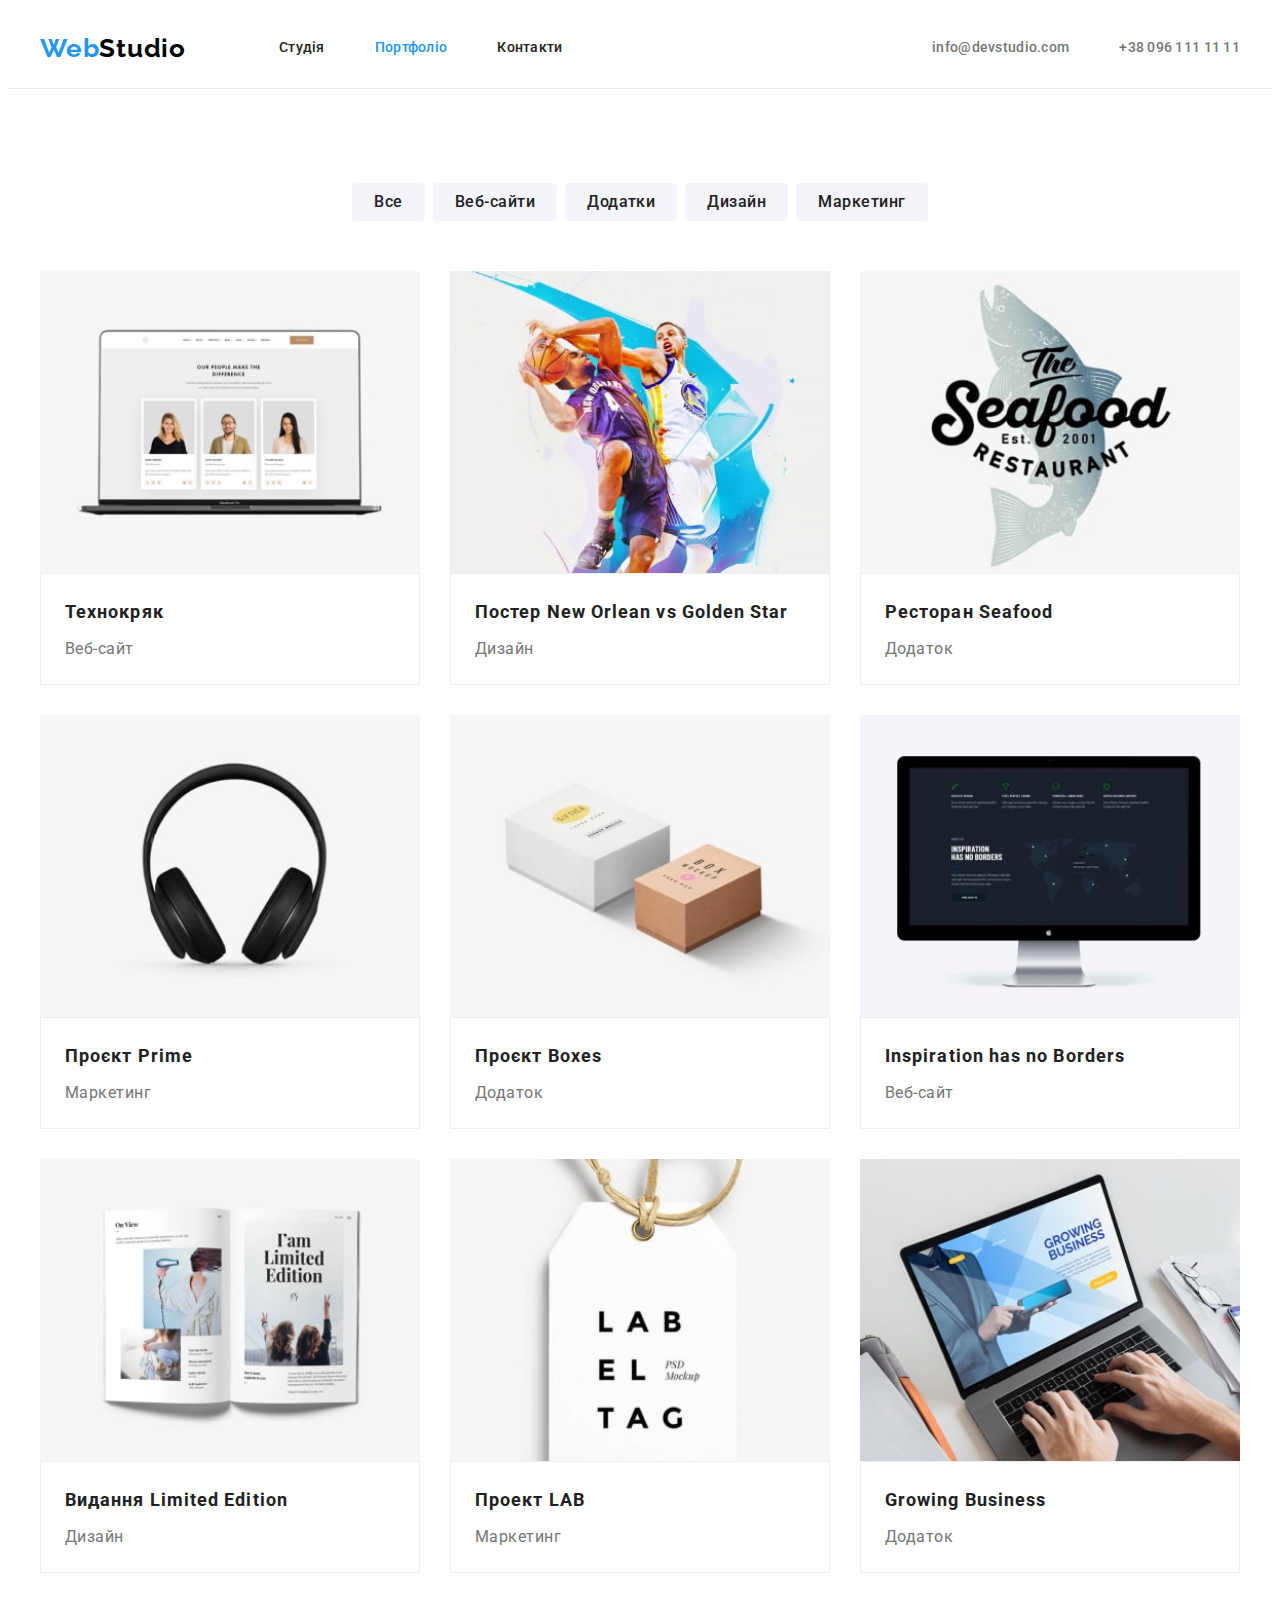
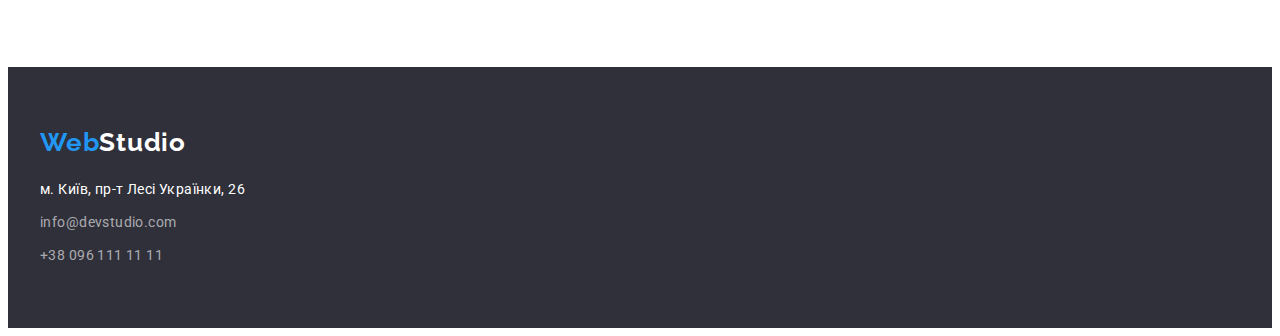
==== portfolio.html @ c1926016 "add project" ====
<!DOCTYPE html>
<html lang="uk">
  <head>
    <meta charset="UTF-8" />
    <meta http-equiv="X-UA-Compatible" content="IE=edge" />
    <meta name="viewport" content="width=device-width, initial-scale=1.0" />
    <title>Document</title>
    <link rel="preconnect" href="https://fonts.googleapis.com" />
    <link rel="preconnect" href="https://fonts.gstatic.com" crossorigin />
    <link
      href="https://fonts.googleapis.com/css2?family=Raleway:wght@700&family=Roboto:wght@400;500;700;900&display=swap"
      rel="stylesheet"
    />
    <link
      rel="stylesheet"
      href="https://cdnjs.cloudflare.com/ajax/libs/modern-normalize/1.1.0/modern-normalize.min.css"
      integrity="sha512-wpPYUAdjBVSE4KJnH1VR1HeZfpl1ub8YT/NKx4PuQ5NmX2tKuGu6U/JRp5y+Y8XG2tV+wKQpNHVUX03MfMFn9Q=="
      crossorigin="anonymous"
      referrerpolicy="no-referrer"
    />
    <link rel="stylesheet" href="./css/styles.css" />
  </head>
  <body>
    <!-- Шпка сторінки -->
    <header class="heder">
      <!-- menu -->
      <div class="conteiner header-conteiner">
        <nav class="heder-nav">
          <a href="./index.html" lang="en" class="color-logo logo link"
            >Web<span class="heder-logo logo">Studio</span></a
          >
          <ul class="heder-list list">
            <li class="heder-item">
              <a href="./index.html" class="heder-link link">Студія</a>
            </li>
            <li class="heder-item">
              <a href="" class="heder-link heder-portfolio link">Портфоліо</a>
            </li>
            <li class="heder-item">
              <a href="" class="heder-link link">Контакти</a>
            </li>
          </ul>
        </nav>
        <ul class="heder-list list">
          <li>
            <a href="mailto:info@devstudio.com" class="heder-email link">info@devstudio.com</a>
          </li>
          <li>
            <a href="tel:+380961111111" class="heder-tel link">+38 096 111 11 11</a>
          </li>
        </ul>
      </div>
    </header>
    <!-- Унікальний контент сторінки -->
    <main>
      <!-------------------------------------- portfolio batom------- -->
      <section class="batton-portfolio section">
        <div class="conteiner">
          <h2 class="visually-hidden">Види портфоліо</h2>
          <ul class="batton-list list">
            <li class="batton-item">
              <button type="button" class="portfolio-btn">Все</button>
            </li>
            <li class="batton-item">
              <button type="button" class="portfolio-btn">Веб-сайти</button>
            </li>
            <li class="batton-item">
              <button type="button" class="portfolio-btn">Додатки</button>
            </li>
            <li class="batton-item">
              <button type="button" class="portfolio-btn">Дизайн</button>
            </li>
            <li class="batton-item">
              <button type="button" class="portfolio-btn">Маркетинг</button>
            </li>
          </ul>
          <!----------------------------portfolio img------------------------------->
          <h2 class="visually-hidden">Портфоліо</h2>
          <ul class="portfolio-list list">
            <li class="portfolio-item">
              <a href="" class="link"
                ><img
                  src="./images/img-portfolio-1-min.jpg"
                  alt="laptop"
                  width="370"
                  height="294"
                  class="img"
                />
                <div class="portfolio-text">
                  <h3 class="portfolio-title">Технокряк</h3>
                  <p class="portfolio-after-title">Веб-сайт</p>
                </div>
              </a>
            </li>
            <li class="portfolio-item">
              <a href="" class="link"
                ><img
                  src="./images/img-portfolio-2-min.jpg"
                  alt="sportsman"
                  width="370"
                  height="294"
                  class="img"
                />
                <div class="portfolio-text">
                  <h3 class="portfolio-title">Постер New Orlean vs Golden Star</h3>
                  <p class="portfolio-after-title">Дизайн</p>
                </div>
              </a>
            </li>
            <li class="portfolio-item">
              <a href="" class="link">
                <img
                  src="./images/img-portfolio-3-min.jpg"
                  alt="fish"
                  width="370"
                  height="294"
                  class="img"
                />
                <div class="portfolio-text">
                  <h3 class="portfolio-title">Ресторан Seafood</h3>
                  <p class="portfolio-after-title">Додаток</p>
                </div>
              </a>
            </li>
            <li class="portfolio-item">
              <a href="" class="link">
                <img
                  src="./images/img-portfolio-4-min.jpg"
                  alt="headphone"
                  width="370"
                  height="294"
                  class="img"
                />
                <div class="portfolio-text">
                  <h3 class="portfolio-title">Проєкт Prime</h3>
                  <p class="portfolio-after-title">Маркетинг</p>
                </div>
              </a>
            </li>
            <li class="portfolio-item">
              <a href="" class="link"
                ><img
                  src="./images/img-portfolio-5-min.jpg"
                  alt="boxes"
                  width="370"
                  height="294"
                  class="img"
                />
                <div class="portfolio-text">
                  <h3 class="portfolio-title">Проєкт Boxes</h3>
                  <p class="portfolio-after-title">Додаток</p>
                </div>
              </a>
            </li>
            <li class="portfolio-item">
              <a href="" class="link"
                ><img
                  src="./images/img-portfolio-6-min.jpg"
                  alt="monitor"
                  width="370"
                  height="294"
                  class="img"
                />
                <div class="portfolio-text">
                  <h3 class="portfolio-title">Inspiration has no Borders</h3>
                  <p class="portfolio-after-title">Веб-сайт</p>
                </div>
              </a>
            </li>
            <li class="portfolio-item">
              <a href="" class="link"
                ><img
                  src="./images/img-portfolio-7-min.jpg"
                  alt="magazine"
                  width="370"
                  height="294"
                  class="img"
                />
                <div class="portfolio-text">
                  <h3 class="portfolio-title">Видання Limited Edition</h3>
                  <p class="portfolio-after-title">Дизайн</p>
                </div>
              </a>
            </li>
            <li class="portfolio-item">
              <a href="" class="link"
                ><img
                  src="./images/img-portfolio-8-min.jpg"
                  alt="label"
                  width="370"
                  height="294"
                  class="img"
                />
                <div class="portfolio-text">
                  <h3 class="portfolio-title">Проект LAB</h3>
                  <p class="portfolio-after-title">Маркетинг</p>
                </div>
              </a>
            </li>
            <li class="portfolio-item">
              <a href="" class="link"
                ><img
                  src="./images/img-portfolio-9-min.jpg"
                  alt="working laptop"
                  width="370"
                  height="294"
                  class="img"
                />
                <div class="portfolio-text">
                  <h3 class="portfolio-title">Growing Business</h3>
                  <p class="portfolio-after-title">Додаток</p>
                </div>
              </a>
            </li>
          </ul>
        </div>
      </section>
    </main>
    <!-- Підвал сторінки -->
    <footer class="footer">
      <!---------------------------------------------footer -->
      <div class="conteiner">
        <a href="./index.html" lang="en" class="color-logo logo link"
          >Web<span class="footer-logo logo">Studio</span></a
        >
        <address class="address">
          <ul class="footer-list list">
            <li class="footer-item">
              <a
                href="https://goo.gl/maps/eV7K1DGfb44Niiet6"
                target="_blank"
                rel="noopener noreferrer"
                class="footer-address link"
                >м. Київ, пр-т Лесі Українки, 26</a
              >
            </li>
            <li class="footer-item">
              <a href="malto:info@devstudio.com" class="footer-email link">info@devstudio.com</a>
            </li>
            <li class="footer-item">
              <a href="tel:+380961111111" class="footer-tel link">+38 096 111 11 11</a>
            </li>
          </ul>
        </address>
      </div>
    </footer>
  </body>
</html>
---- css/styles.css ----
:root {
  --head-color: #212121; /*колір заголовків і навігації*/
  --text-color: #757575; /*колір вторинного тексту*/
  --accent-color: #2196f3; /*колір акцентів, частини логотипу, фону кнопок*/
  --background-color: #2f303a; /*головний колір підкладки*/
  --main-light-color: #ffffff; /*білий колір*/
  --main-dark-color: #000000; /*чорний колір*/
  --secondary-bgr-color: #f5f4fa; /*другорядний колір підкладки*/
  --border-color: #eeeeee; /*колір рамок на картинках*/
  --secondary-border-color: #ececec; /*другорядний колір рамки*/
  --block-margin: 30px; /*стандартні відступи між блоками*/
  --section-margin: 94px; /*стандартні відступи між секціями*/
}

p,
h1,
h2,
h3,
h4,
h5,
h6 {
  margin: 0;
}

ul {
  margin: 0;
  padding-left: 0;
}

body {
  font-family: 'Roboto', sans-serif;
  color: var(--head-color);
}

.address {
  font-style: normal;
}

.list {
  list-style: none;
  padding: 0;
  margin: 0;
}

.link {
  text-decoration: none;
  display: block;
}

.conteiner {
  width: 1200px;
  padding-left: 15px;
  padding-right: 15px;
  margin: 0 auto;
}

.section {
  padding-top: 94px;
  padding-bottom: 94px;
}

/*------------------------------------------- heder ------*/

.header-conteiner {
  display: flex;
  align-items: center;
}

.heder-nav {
  display: flex;
}

.heder-list {
  display: flex;
  margin-left: auto;
  column-gap: 50px;
}

/*.heder-item:not(:last-child) {
margin-right: 50px;
}*/

.heder {
  background-color: var(--main-light-color);
  border-bottom: 1px solid var(--secondary-border-color);
}

.logo {
  font-family: 'Raleway';
  font-weight: 700;
  font-size: 26px;
  line-height: 1.19; /* identical to box height */
  letter-spacing: 0.03em;
}

.color-logo {
  color: var(--accent-color);
  display: flex;
  align-items: center;
  margin-right: 93px;
}

.heder-logo {
  color: var(--main-dark-color);
}

.heder-link:hover,
.heder-link:focus {
  color: var(--accent-color);
}

.heder-email:hover,
.heder-email:focus {
  color: var(--accent-color);
}

.heder-tel:hover,
.heder-tel:focus {
  color: var(--accent-color);
}

a.heder-studia,
a.heder-portfolio {
  color: var(--accent-color);
}

.heder-link {
  font-weight: 500;
  font-size: 14px;
  line-height: 1.14;
  letter-spacing: 0.02em;
  color: var(--head-color);
  padding: 32px 0;
}

.heder-email,
.heder-tel {
  font-weight: 500;
  font-size: 14px;
  line-height: 1.14;
  letter-spacing: 0.02em;
  color: var(--text-color);
}

.nav {
  align-items: center;
}

/*----- Унікальний контент сторінки -----*/
/*----------------------------------------------- hero -----*/
.section-hero {
  background-color: var(--background-color);
  padding: 200px 0;
  text-align: center;
}

.hero-title {
  font-weight: 900;
  font-size: 44px;
  line-height: 1.36; /* or 136% */
  text-align: center;
  letter-spacing: 0.06em;
  text-transform: uppercase;
  color: var(--main-light-color);
  margin-left: auto;
  margin-right: auto;
  max-width: 696px;
  margin-bottom: 30px;
}

.hero-btn {
  padding: 10px 32px;
  border-radius: 4px;
  display: block;

  font-family: inherit;
  font-weight: 700;
  font-size: 16px;
  line-height: 1.89; /* identical to box height, or 188% */

  align-items: center;
  text-align: center;
  letter-spacing: 0.06em;
  color: var(--main-light-color);
  background-color: #2196f3;
  min-width: 216px;

  border: transparent;
  cursor: pointer;
  margin: 0px auto;
}

.hero-btn:hover,
.hero-btn:focus {
  background-color: #188ce8;
}

/*-------------------------------------------- benefits ------------*/

.benefits-list {
  display: flex;
  margin-left: auto;
  column-gap: 30px;
}

.benefits-item {
  width: 270px;
}

.img {
  display: block;
  min-width: 100%;
  height: auto;
}

/*-прихований заголовок-*/
.visually-hidden {
  position: absolute;
  white-space: nowrap;
  width: 1px;
  height: 1px;
  overflow: hidden;
  border: 0;
  padding: 0;
  clip: rect(0 0 0 0);
  clip-path: inset(50%);
  margin: -1px;
}

.benefits-title {
  font-weight: 700;
  font-size: 14px;
  line-height: 1.14;
  letter-spacing: 0.03em;
  text-transform: uppercase;
  margin-bottom: 10px;
}

.benefits-after-title {
  font-size: 14px;
  line-height: 1.71;
  letter-spacing: 0.03em;
  color: var(--text-color);
}

/*--------------------------------------------- aktiviti -----------------*/

.aktiviti-list {
  display: flex;
  margin-left: auto;
  column-gap: 30px;
}

.aktiviti-item {
  width: calc((100% - 90px) / 4 );
}

.aktiviti-title {
  font-weight: 700;
  font-size: 36px;
  line-height: 1.17;
  text-align: center;
  letter-spacing: 0.03em;
  margin-bottom: 50px;
}

.section-aktiviti {
  padding-top: 0;
}

/*---------------------------------------------- team --------------------*/

.team-list {
  display: flex;
  margin-left: auto;
  column-gap: 30px;
}

.team-name {
  padding: 30px 10px 30px 10px;
}

.section-team {
  background-color: var(--secondary-bgr-color);
}
.team-title {
  font-weight: 700;
  font-size: 36px;
  line-height: 1.17;
  text-align: center;
  letter-spacing: 0.03em;
  margin-bottom: 50px;
}

.team-people {
  font-weight: 500;
  font-size: 16px;
  line-height: 1.9; /* identical to box height */
  text-align: center;
  letter-spacing: 0.03em;
  margin-bottom: 10px;
}
.team-specialist {
  font-size: 16px;
  line-height: 1.9; /* identical to box height */
  text-align: center;
  letter-spacing: 0.03em;
  color: var(--text-color);
}

.team-item {
  background-color: var(--main-light-color);
}

/*------------------------------------------------footer--------------------*/

.footer {
  background-color: var(--background-color);
  padding-top: 60px;
  padding-bottom: 60px;
}

.address {
  margin-top: 20px;
}

.footer-logo {
  color: #ffffff;
}

.footer-address:hover,
.footer-address:focus {
  color: var(--accent-color);
}

.footer-email:hover,
.footer-email:focus {
  color: var(--accent-color);
}

.footer-tel:hover,
.footer-tel:focus {
  color: var(--accent-color);
}

.footer-item {
  margin-bottom: 9px;
}

.footer-item:last-child {
  margin-bottom: 0px;
}

.footer-address {
  font-size: 14px;
  line-height: 1.71; /* or 171% */
  letter-spacing: 0.03em;
  color: var(--main-light-color);
}

.footer-email {
  font-weight: 400;
  font-size: 14px;
  line-height: 1.71; /* or 171% */
  letter-spacing: 0.03em;
  color: rgba(255, 255, 255, 0.6);
  margin-bottom: 9px;
}

.footer-tel {
  font-size: 14px;
  line-height: 1.71; /* or 171% */
  letter-spacing: 0.03em;
  color: rgba(255, 255, 255, 0.6);
}

/*-------------------portfolio--------------------*/

.portfolio-btn {
  padding: 6px 22px;
  border-radius: 4px;
  border: 0px;
  display: inline-block;

  font-family: inherit;
  font-weight: 500;
  font-size: 16px;
  line-height: 1.62; /* identical to box height, or 162% */
  text-align: center;
  letter-spacing: 0.03em;
  color: var(--head-color);
  background-color: var(--secondary-bgr-color);
}

.portfolio-btn:hover,
.portfolio-btn:focus {
  color: var(--main-light-color);
  background-color: var(--accent-color);
}

.portfolio-gallery {
  background-color: var(--secondary-bgr-color);
}

.portfolio-list {
  background-color: var(--main-light-color);

  display: flex;
  flex-wrap: wrap;
  gap: 30px;
}

.batton-list {
  display: flex;
  justify-content: center;
  margin-bottom: 50px;
  column-gap: 8px;
}

.portfolio-item {
  width: calc((100% - 60px) / 3 );
}

.portfolio-text {
  padding: 20px 24px;
  border-top: transparent;
  border: 1px solid #eeeeee;
}

.portfolio-title {
  font-weight: 700;
  font-size: 18px;
  line-height: 2; /* identical to box height, or 200% */
  letter-spacing: 0.06em;
  color: var(--head-color);
  margin-bottom: 4px;
}

.portfolio-after-title {
  font-size: 16px;
  line-height: 1.88; /* identical to box height, or 188% */
  letter-spacing: 0.03em;
  color: var(--text-color);
}

.visually-hidden {
  margin-bottom: 4px;
}
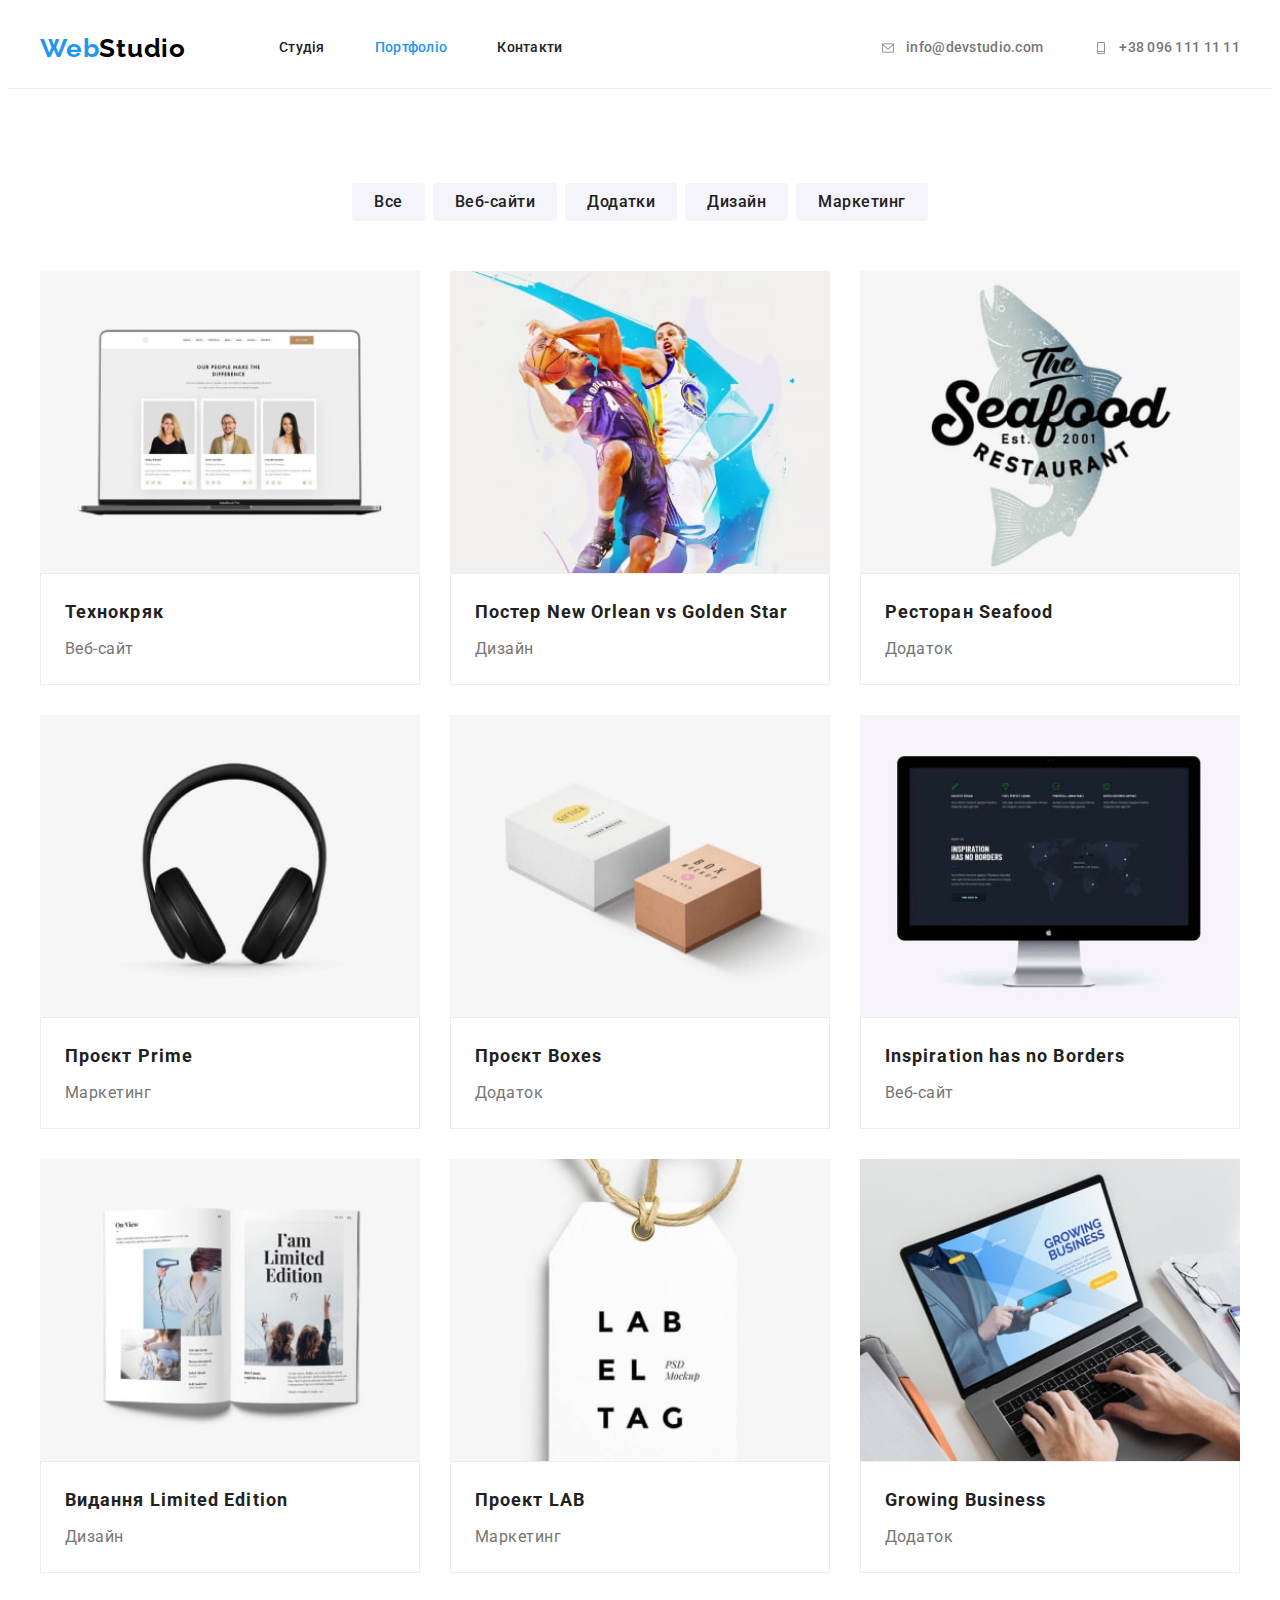
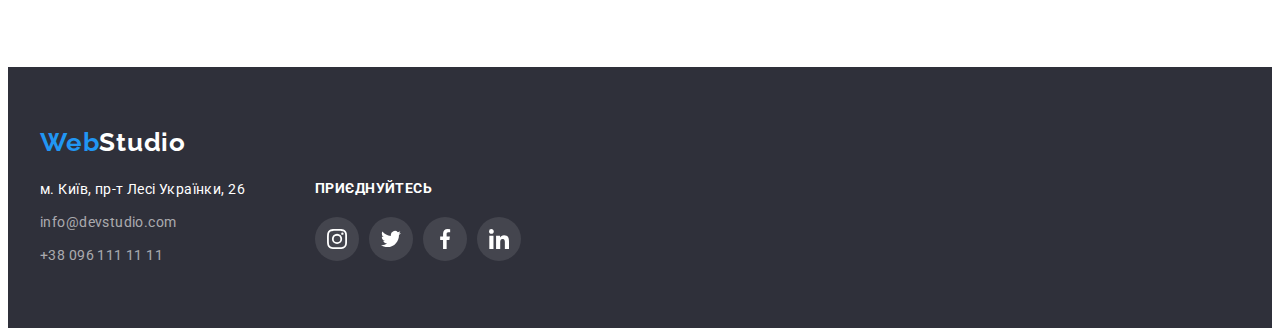
==== commit 0fb65bc9: "add portfolio" ====
--- a/portfolio.html
+++ b/portfolio.html
@@ -43,10 +43,20 @@
         </nav>
         <ul class="heder-list list">
           <li>
-            <a href="mailto:info@devstudio.com" class="heder-email link">info@devstudio.com</a>
+            <a href="mailto:info@devstudio.com" class="heder-email link">
+              <svg class="email-icon" width="16" height="12">
+                <use href="./images/icons.svg#icon-email"></use>
+              </svg>
+              info@devstudio.com
+            </a>
           </li>
           <li>
-            <a href="tel:+380961111111" class="heder-tel link">+38 096 111 11 11</a>
+            <a href="tel:+380961111111" class="heder-tel link"
+              ><svg class="tel-icon" width="16" height="12">
+                <use href="./images/icons.svg#icon-tel"></use>
+              </svg>
+              +38 096 111 11 11</a
+            >
           </li>
         </ul>
       </div>
@@ -235,12 +245,46 @@
               >
             </li>
             <li class="footer-item">
-              <a href="malto:info@devstudio.com" class="footer-email link">info@devstudio.com</a>
+              <a href="malto:info@devstudio.com" class="footer-email link"
+                >info@devstudio.com</a
+              >
             </li>
             <li class="footer-item">
-              <a href="tel:+380961111111" class="footer-tel link">+38 096 111 11 11</a>
-            </li>
-          </ul>
+              <a href="tel:+380961111111" class="footer-tel link"
+                >+38 096 111 11 11</a
+              >
+            </li>
+          </ul>
+          <div class="footer-soc-div">
+            <strong class="footer-call">приєднуйтесь</strong>
+            <ul class="footer-soc-list list">
+              <li class="footer-soc-item">
+                <a href="" class="footer-soc-link link">
+                  <svg class="footer-soc-icon" width="20" height="20">
+                    <use href="./images/icons.svg#icon-instagram"></use>
+                  </svg>
+                </a>
+              </li>
+              <li class="footer-soc-item">
+                <a href="" class="footer-soc-link link"
+                  ><svg class="footer-soc-icon" width="20" height="20">
+                    <use href="./images/icons.svg#icon-twitter"></use></svg
+                ></a>
+              </li>
+              <li class="footer-soc-item">
+                <a href="" class="footer-soc-link link"
+                  ><svg class="footer-soc-icon" width="20" height="20">
+                    <use href="./images/icons.svg#icon-facebook"></use></svg
+                ></a>
+              </li>
+              <li class="footer-soc-item">
+                <a href="" class="footer-soc-link link"
+                  ><svg class="footer-soc-icon" width="20" height="20">
+                    <use href="./images/icons.svg#icon-linkedin"></use></svg
+                ></a>
+              </li>
+            </ul>
+          </div>
         </address>
       </div>
     </footer>
--- a/css/styles.css
+++ b/css/styles.css
@@ -10,6 +10,7 @@
   --secondary-border-color: #ececec; /*другорядний колір рамки*/
   --block-margin: 30px; /*стандартні відступи між блоками*/
   --section-margin: 94px; /*стандартні відступи між секціями*/
+  --svg-baza-color: #afb1b8; /* базовий колір svg елементів */
 }
 
 p,
@@ -28,7 +29,7 @@
 }
 
 body {
-  font-family: 'Roboto', sans-serif;
+  font-family: "Roboto", sans-serif;
   color: var(--head-color);
 }
 
@@ -86,7 +87,7 @@
 }
 
 .logo {
-  font-family: 'Raleway';
+  font-family: "Raleway";
   font-weight: 700;
   font-size: 26px;
   line-height: 1.19; /* identical to box height */
@@ -140,7 +141,28 @@
   line-height: 1.14;
   letter-spacing: 0.02em;
   color: var(--text-color);
-}
+  display: flex;
+  align-items: center;
+}
+
+.heder-email::before {
+  content: "";
+}
+
+.heder-tel::before {
+  content: "";
+}
+
+.email-icon,
+.tel-icon {
+  fill: currentColor;
+  align-items: center;
+  margin-right: 10px;
+}
+
+/* align-items: center;
+  justify-content: center;
+  align-content: center; */
 
 .nav {
   align-items: center;
@@ -149,9 +171,21 @@
 /*----- Унікальний контент сторінки -----*/
 /*----------------------------------------------- hero -----*/
 .section-hero {
-  background-color: var(--background-color);
+  background-color: #2f303a;
   padding: 200px 0;
   text-align: center;
+  min-width: 1600px;
+  height: 600px;
+  margin-left: auto;
+  margin-right: auto;
+  background-image: linear-gradient(
+      rgba(47, 48, 58, 0.4),
+      rgba(47, 48, 58, 0.4)
+    ),
+    url("../images/Img-hero.jpg");
+  background-repeat: no-repeat;
+  background-position: center;
+  background-size: cover;
 }
 
 .hero-title {
@@ -182,7 +216,7 @@
   text-align: center;
   letter-spacing: 0.06em;
   color: var(--main-light-color);
-  background-color: #2196f3;
+  background-color: var(--accent-color);
   min-width: 216px;
 
   border: transparent;
@@ -205,6 +239,17 @@
 
 .benefits-item {
   width: 270px;
+}
+
+.benefits-icons {
+  width: 270px;
+  height: 120px;
+  background-color: #f5f4fa;
+  border-radius: 4px;
+  margin-bottom: 30px;
+  display: flex;
+  align-items: center;
+  justify-content: center;
 }
 
 .img {
@@ -252,7 +297,7 @@
 }
 
 .aktiviti-item {
-  width: calc((100% - 90px) / 4 );
+  width: calc((100% - 90px) / 4);
 }
 
 .aktiviti-title {
@@ -306,10 +351,97 @@
   text-align: center;
   letter-spacing: 0.03em;
   color: var(--text-color);
+  margin-bottom: 16px;
 }
 
 .team-item {
   background-color: var(--main-light-color);
+  box-shadow: 0px 1px 3px rgba(0, 0, 0, 0.12), 0px 1px 1px rgba(0, 0, 0, 0.14),
+    0px 2px 1px rgba(0, 0, 0, 0.2);
+  border-radius: 0px 0px 4px 4px;
+}
+
+.team-soc {
+  display: flex;
+  justify-content: center;
+  gap: 10px;
+  margin-bottom: 30px;
+}
+
+.team-soc-link {
+  width: 44px;
+  height: 44px;
+  border-radius: 50%;
+  background-color: var(--main-light-color);
+  display: flex;
+  align-items: center;
+  justify-content: center;
+  color: var(--svg-baza-color);
+}
+
+.team-soc-icon {
+  fill: currentColor;
+}
+
+.team-soc-link:hover,
+.team-soc-link:focus {
+  background-color: var(--accent-color);
+  color: var(--main-light-color);
+}
+
+/* інший спосіб подвійного hover/focus */
+/* .team-soc-link:hover,
+.team-soc-link:focus {
+  background-color: #2196F3;
+}
+.team-soc-link:hover .team-soc-icon,
+.team-soc-link:focus .team-soc-icon {
+  fill: #FFFFFF;
+}
+.team-soc-icon {
+  fill: #AFB1B8;
+} */
+
+/* -----------------------------------customers-------------- */
+
+.customers-title {
+  font-weight: 700;
+  font-size: 36px;
+  line-height: 1.17;
+  text-align: center;
+  letter-spacing: 0.03em;
+  margin-bottom: 50px;
+}
+
+.customers-link {
+  width: 170px;
+  height: 92px;
+  background-color: transparent;
+  border: 1px solid var(--svg-baza-color);
+  border-radius: 4px;
+  display: flex;
+  align-items: center;
+  justify-content: center;
+  color: var(--svg-baza-color);
+}
+
+.icon-customers-logo {
+  fill: currentColor;
+}
+
+.customers-link:hover,
+.customers-link:focus {
+  border-color: var(--accent-color);
+  color: var(--accent-color);
+}
+
+.customers-list {
+  display: flex;
+  column-gap: 30px;
+}
+
+.customers-item {
+  width: calc((100% - 150px) / 6);
 }
 
 /*------------------------------------------------footer--------------------*/
@@ -325,7 +457,7 @@
 }
 
 .footer-logo {
-  color: #ffffff;
+  color: var(--main-light-color);
 }
 
 .footer-address:hover,
@@ -347,6 +479,10 @@
   margin-bottom: 9px;
 }
 
+.footer-list {
+  margin-right: 70px;
+}
+
 .footer-item:last-child {
   margin-bottom: 0px;
 }
@@ -372,6 +508,50 @@
   line-height: 1.71; /* or 171% */
   letter-spacing: 0.03em;
   color: rgba(255, 255, 255, 0.6);
+}
+
+.footer-call {
+  font-weight: 700;
+  font-size: 14px;
+  line-height: 1.14;
+  letter-spacing: 0.03em;
+  text-transform: uppercase;
+  color: #ffffff;
+}
+
+.footer-soc-list {
+  display: flex;
+  justify-content: center;
+  gap: 10px;
+  margin-top: 20px;
+}
+
+.footer-soc-link {
+  width: 44px;
+  height: 44px;
+  border-radius: 50%;
+  background-color: rgba(255, 255, 255, 0.1);
+  display: flex;
+  align-items: center;
+  justify-content: center;
+  color: var(--main-light-color);
+}
+
+.footer-soc-icon {
+  fill: currentColor;
+}
+
+.footer-soc-link:hover,
+.footer-soc-link:focus {
+  background-color: var(--accent-color);
+  color: var(--main-light-color);
+}
+
+.address {
+  display: flex;
+}
+
+.footer-soc-div {
 }
 
 /*-------------------portfolio--------------------*/
@@ -404,7 +584,6 @@
 
 .portfolio-list {
   background-color: var(--main-light-color);
-
   display: flex;
   flex-wrap: wrap;
   gap: 30px;
@@ -417,14 +596,26 @@
   column-gap: 8px;
 }
 
+.batton-item:hover,
+.batton-item:focus {
+  box-shadow: 0px 3px 1px rgba(0, 0, 0, 0.1), 0px 1px 2px rgba(0, 0, 0, 0.08),
+    0px 2px 2px rgba(0, 0, 0, 0.12);
+  border-radius: 4px;
+}
+
 .portfolio-item {
-  width: calc((100% - 60px) / 3 );
+  width: calc((100% - 60px) / 3);
+}
+
+.portfolio-item:hover {
+  box-shadow: 0px 1px 1px rgba(0, 0, 0, 0.12), 0px 4px 4px rgba(0, 0, 0, 0.06),
+    1px 4px 6px rgba(0, 0, 0, 0.16);
 }
 
 .portfolio-text {
   padding: 20px 24px;
   border-top: transparent;
-  border: 1px solid #eeeeee;
+  border: 1px solid var(--border-color);
 }
 
 .portfolio-title {
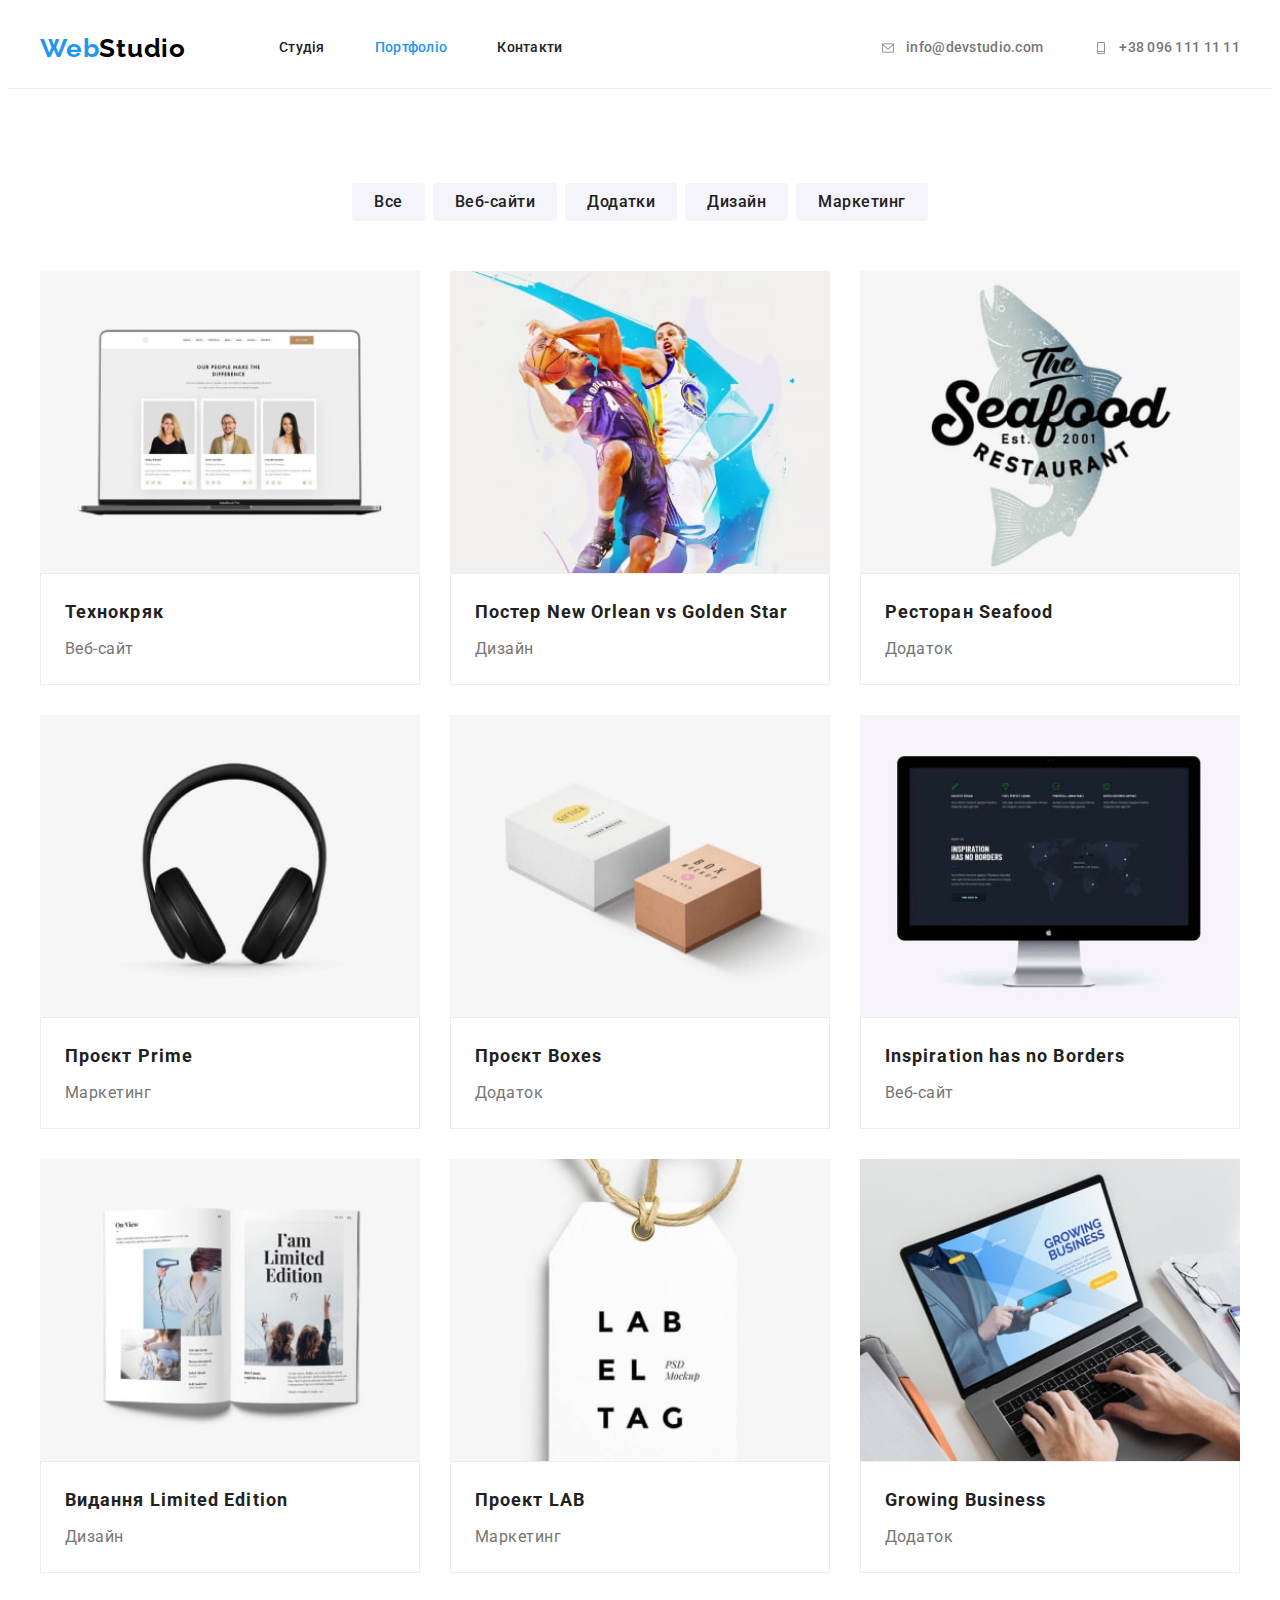
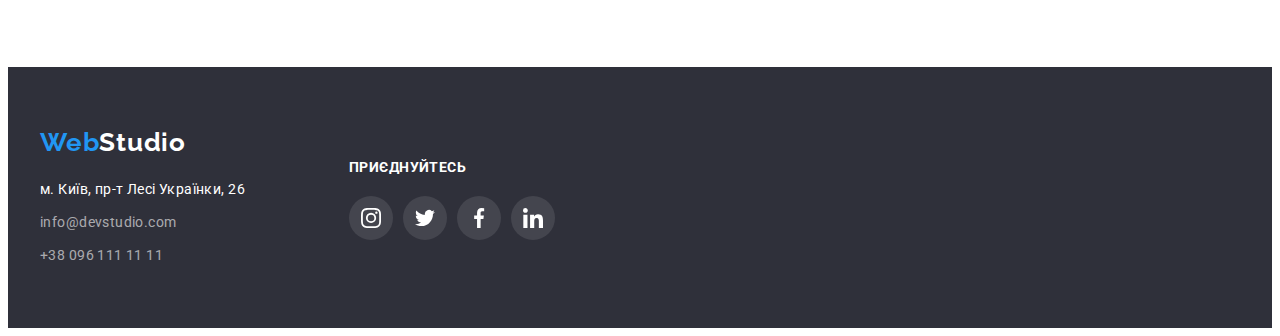
==== commit bd357109: "add edits2" ====
--- a/portfolio.html
+++ b/portfolio.html
@@ -88,7 +88,7 @@
           <h2 class="visually-hidden">Портфоліо</h2>
           <ul class="portfolio-list list">
             <li class="portfolio-item">
-              <a href="" class="link"
+              <a href="" class="portfolio-link link"
                 ><img
                   src="./images/img-portfolio-1-min.jpg"
                   alt="laptop"
@@ -103,7 +103,7 @@
               </a>
             </li>
             <li class="portfolio-item">
-              <a href="" class="link"
+              <a href="" class="portfolio-link link"
                 ><img
                   src="./images/img-portfolio-2-min.jpg"
                   alt="sportsman"
@@ -112,13 +112,15 @@
                   class="img"
                 />
                 <div class="portfolio-text">
-                  <h3 class="portfolio-title">Постер New Orlean vs Golden Star</h3>
+                  <h3 class="portfolio-title">
+                    Постер New Orlean vs Golden Star
+                  </h3>
                   <p class="portfolio-after-title">Дизайн</p>
                 </div>
               </a>
             </li>
             <li class="portfolio-item">
-              <a href="" class="link">
+              <a href="" class="portfolio-link link">
                 <img
                   src="./images/img-portfolio-3-min.jpg"
                   alt="fish"
@@ -133,7 +135,7 @@
               </a>
             </li>
             <li class="portfolio-item">
-              <a href="" class="link">
+              <a href="" class="portfolio-link link">
                 <img
                   src="./images/img-portfolio-4-min.jpg"
                   alt="headphone"
@@ -148,7 +150,7 @@
               </a>
             </li>
             <li class="portfolio-item">
-              <a href="" class="link"
+              <a href="" class="portfolio-link link"
                 ><img
                   src="./images/img-portfolio-5-min.jpg"
                   alt="boxes"
@@ -163,7 +165,7 @@
               </a>
             </li>
             <li class="portfolio-item">
-              <a href="" class="link"
+              <a href="" class="portfolio-link link"
                 ><img
                   src="./images/img-portfolio-6-min.jpg"
                   alt="monitor"
@@ -178,7 +180,7 @@
               </a>
             </li>
             <li class="portfolio-item">
-              <a href="" class="link"
+              <a href="" class="portfolio-link link"
                 ><img
                   src="./images/img-portfolio-7-min.jpg"
                   alt="magazine"
@@ -193,7 +195,7 @@
               </a>
             </li>
             <li class="portfolio-item">
-              <a href="" class="link"
+              <a href="" class="portfolio-link link"
                 ><img
                   src="./images/img-portfolio-8-min.jpg"
                   alt="label"
@@ -208,7 +210,7 @@
               </a>
             </li>
             <li class="portfolio-item">
-              <a href="" class="link"
+              <a href="" class="portfolio-link link"
                 ><img
                   src="./images/img-portfolio-9-min.jpg"
                   alt="working laptop"
@@ -229,63 +231,65 @@
     <!-- Підвал сторінки -->
     <footer class="footer">
       <!---------------------------------------------footer -->
-      <div class="conteiner">
+      <div class="conteiner conteiner-soc">
+        <div class="footer-contacts">
         <a href="./index.html" lang="en" class="color-logo logo link"
           >Web<span class="footer-logo logo">Studio</span></a
         >
         <address class="address">
-          <ul class="footer-list list">
-            <li class="footer-item">
-              <a
-                href="https://goo.gl/maps/eV7K1DGfb44Niiet6"
-                target="_blank"
-                rel="noopener noreferrer"
-                class="footer-address link"
-                >м. Київ, пр-т Лесі Українки, 26</a
-              >
-            </li>
-            <li class="footer-item">
-              <a href="malto:info@devstudio.com" class="footer-email link"
-                >info@devstudio.com</a
-              >
-            </li>
-            <li class="footer-item">
-              <a href="tel:+380961111111" class="footer-tel link"
-                >+38 096 111 11 11</a
-              >
-            </li>
-          </ul>
-          <div class="footer-soc-div">
-            <strong class="footer-call">приєднуйтесь</strong>
-            <ul class="footer-soc-list list">
-              <li class="footer-soc-item">
-                <a href="" class="footer-soc-link link">
-                  <svg class="footer-soc-icon" width="20" height="20">
-                    <use href="./images/icons.svg#icon-instagram"></use>
-                  </svg>
-                </a>
+            <ul class="footer-list list">
+              <li class="footer-item">
+                <a
+                  href="https://goo.gl/maps/eV7K1DGfb44Niiet6"
+                  target="_blank"
+                  rel="noopener noreferrer"
+                  class="footer-address link"
+                  >м. Київ, пр-т Лесі Українки, 26</a
+                >
               </li>
-              <li class="footer-soc-item">
-                <a href="" class="footer-soc-link link"
-                  ><svg class="footer-soc-icon" width="20" height="20">
-                    <use href="./images/icons.svg#icon-twitter"></use></svg
-                ></a>
+              <li class="footer-item">
+                <a href="malto:info@devstudio.com" class="footer-email link"
+                  >info@devstudio.com</a
+                >
               </li>
-              <li class="footer-soc-item">
-                <a href="" class="footer-soc-link link"
-                  ><svg class="footer-soc-icon" width="20" height="20">
-                    <use href="./images/icons.svg#icon-facebook"></use></svg
-                ></a>
-              </li>
-              <li class="footer-soc-item">
-                <a href="" class="footer-soc-link link"
-                  ><svg class="footer-soc-icon" width="20" height="20">
-                    <use href="./images/icons.svg#icon-linkedin"></use></svg
-                ></a>
+              <li class="footer-item">
+                <a href="tel:+380961111111" class="footer-tel link"
+                  >+38 096 111 11 11</a
+                >
               </li>
             </ul>
-          </div>
         </address>
+        </div>
+        <div class="footer-soc-div">
+          <strong class="footer-call">приєднуйтесь</strong>
+          <ul class="footer-soc-list list">
+            <li class="footer-soc-item">
+              <a href="" class="footer-soc-link link">
+                <svg class="footer-soc-icon" width="20" height="20">
+                  <use href="./images/icons.svg#icon-instagram"></use>
+                </svg>
+              </a>
+            </li>
+            <li class="footer-soc-item">
+              <a href="" class="footer-soc-link link"
+                ><svg class="footer-soc-icon" width="20" height="20">
+                  <use href="./images/icons.svg#icon-twitter"></use></svg
+              ></a>
+            </li>
+            <li class="footer-soc-item">
+              <a href="" class="footer-soc-link link"
+                ><svg class="footer-soc-icon" width="20" height="20">
+                  <use href="./images/icons.svg#icon-facebook"></use></svg
+              ></a>
+            </li>
+            <li class="footer-soc-item">
+              <a href="" class="footer-soc-link link"
+                ><svg class="footer-soc-icon" width="20" height="20">
+                  <use href="./images/icons.svg#icon-linkedin"></use></svg
+              ></a>
+            </li>
+          </ul>
+        </div>
       </div>
     </footer>
   </body>
--- a/css/styles.css
+++ b/css/styles.css
@@ -174,7 +174,7 @@
   background-color: #2f303a;
   padding: 200px 0;
   text-align: center;
-  min-width: 1600px;
+  max-width: 1600px;
   height: 600px;
   margin-left: auto;
   margin-right: auto;
@@ -322,7 +322,7 @@
 }
 
 .team-name {
-  padding: 30px 10px 30px 10px;
+  padding: 32px 30px;
 }
 
 .section-team {
@@ -365,7 +365,6 @@
   display: flex;
   justify-content: center;
   gap: 10px;
-  margin-bottom: 30px;
 }
 
 .team-soc-link {
@@ -388,6 +387,8 @@
   background-color: var(--accent-color);
   color: var(--main-light-color);
 }
+
+
 
 /* інший спосіб подвійного hover/focus */
 /* .team-soc-link:hover,
@@ -427,6 +428,8 @@
 
 .icon-customers-logo {
   fill: currentColor;
+  width: 106px;
+  height: 60px;
 }
 
 .customers-link:hover,
@@ -479,7 +482,7 @@
   margin-bottom: 9px;
 }
 
-.footer-list {
+.footer-contacts {
   margin-right: 70px;
 }
 
@@ -547,11 +550,17 @@
   color: var(--main-light-color);
 }
 
-.address {
-  display: flex;
+
+.conteiner-soc {
+  display: flex;
+  align-items: center;
 }
 
 .footer-soc-div {
+  display: block;
+  height: 80px;
+  justify-content: center;
+  
 }
 
 /*-------------------portfolio--------------------*/
@@ -596,18 +605,26 @@
   column-gap: 8px;
 }
 
-.batton-item:hover,
+.portfolio-btn:hover,
+.portfolio-btn:focus {
+  box-shadow: 0px 3px 1px rgba(0, 0, 0, 0.1), 0px 1px 2px rgba(0, 0, 0, 0.08),
+    0px 2px 2px rgba(0, 0, 0, 0.12);
+  border-radius: 4px;
+}
+
+/* .batton-item:hover,
 .batton-item:focus {
   box-shadow: 0px 3px 1px rgba(0, 0, 0, 0.1), 0px 1px 2px rgba(0, 0, 0, 0.08),
     0px 2px 2px rgba(0, 0, 0, 0.12);
   border-radius: 4px;
-}
+} */
 
 .portfolio-item {
   width: calc((100% - 60px) / 3);
 }
 
-.portfolio-item:hover {
+.portfolio-link:hover,
+.portfolio-link:focus {
   box-shadow: 0px 1px 1px rgba(0, 0, 0, 0.12), 0px 4px 4px rgba(0, 0, 0, 0.06),
     1px 4px 6px rgba(0, 0, 0, 0.16);
 }
